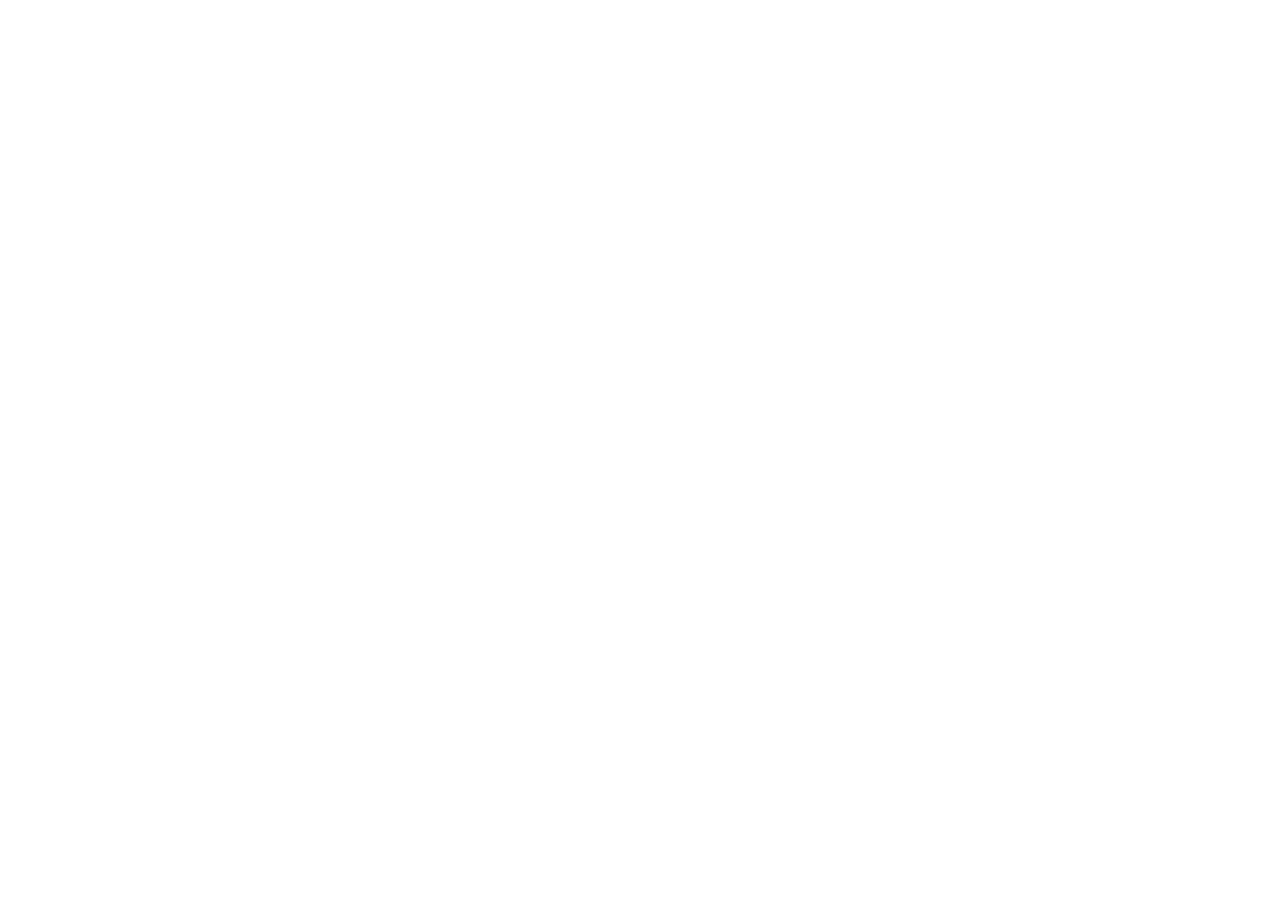
==== index.html @ e93f4334 "init commit" ====
<!DOCTYPE html>
<html lang="en">
<head>
    <meta charset="UTF-8">
    <meta name="viewport" content="width=device-width, initial-scale=1.0">
    <title>Document</title>
    <link rel="stylesheet" href="/styles/normalize.css">
</head>
<body>
    
</body>
</html>
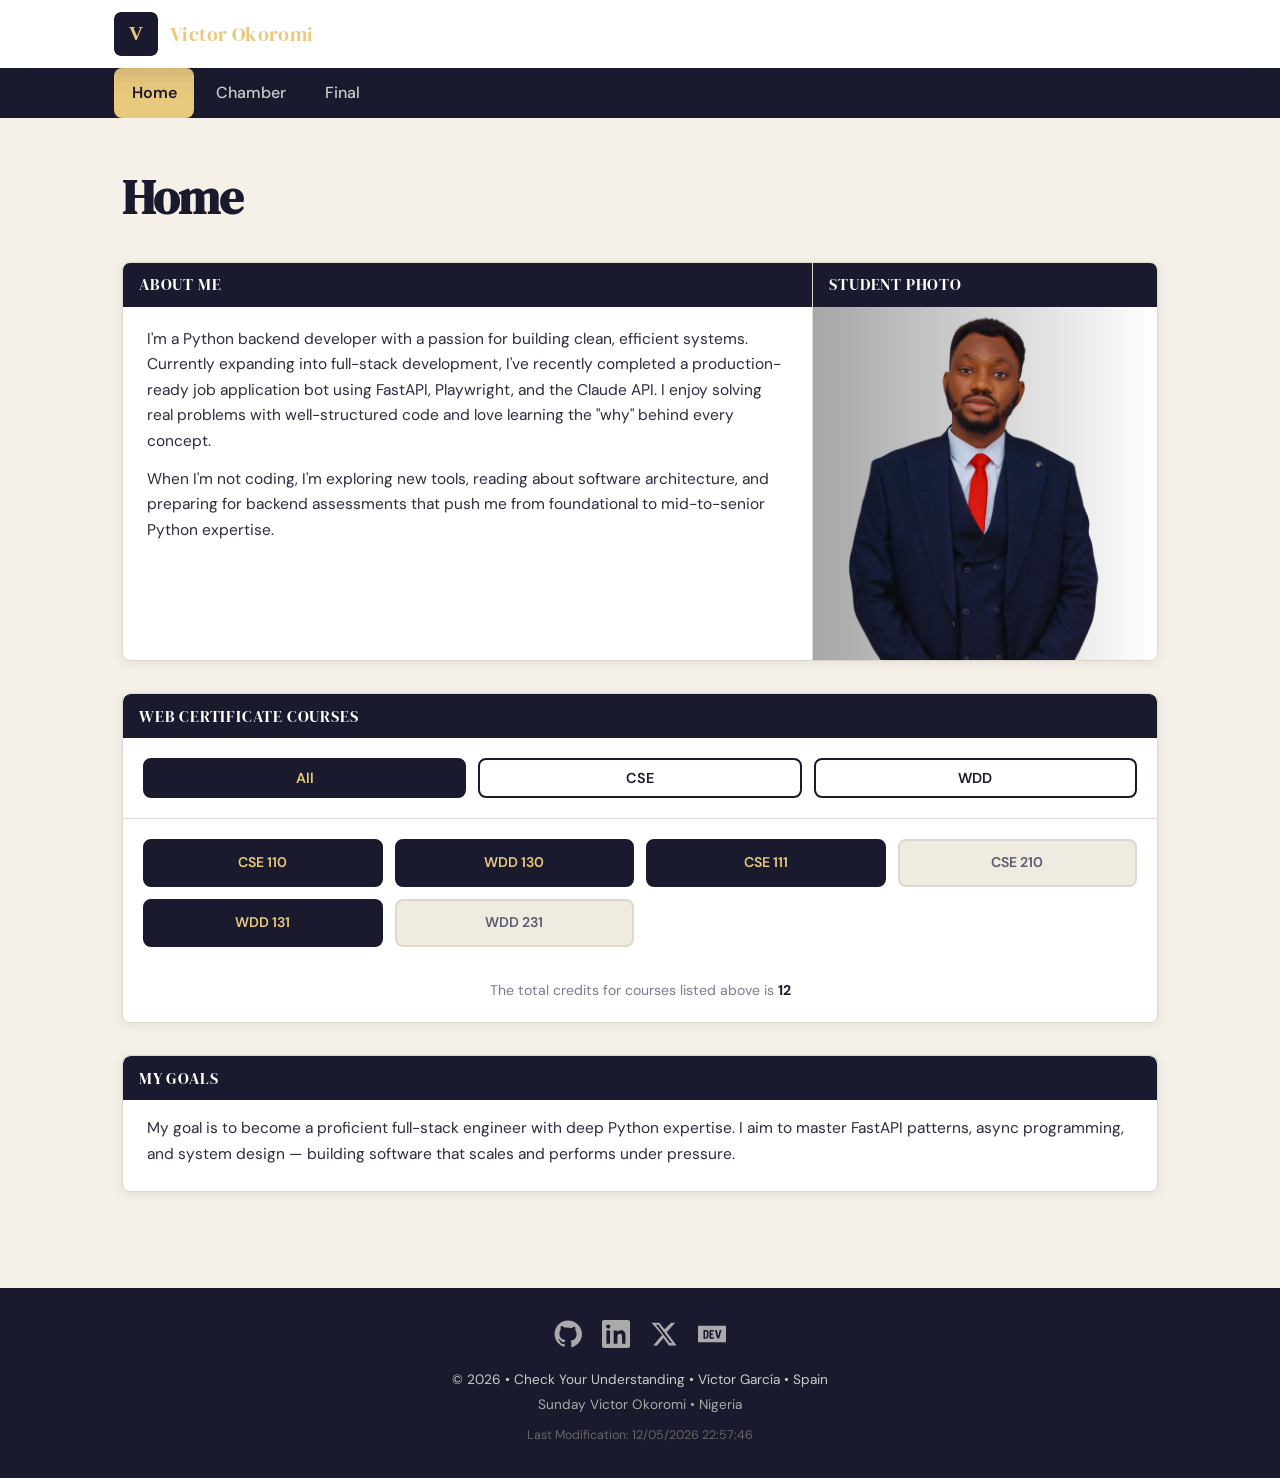
==== commit ddc5b9c9: "updated" ====
--- a/index.html
+++ b/index.html
@@ -1,12 +1,122 @@
 <!DOCTYPE html>
 <html lang="en">
 <head>
-    <meta charset="UTF-8">
-    <meta name="viewport" content="width=device-width, initial-scale=1.0">
-    <title>Document</title>
-    <link rel="stylesheet" href="/styles/normalize.css">
+  <meta charset="UTF-8" />
+  <meta name="viewport" content="width=device-width, initial-scale=1.0" />
+  <meta name="description" content="Victor Okoromi personal portfolio and Web Certificate coursework page." />
+  <meta name="author" content="Víctor" />
+  <title>Victor | Home</title>
+  <link rel="preconnect" href="https://fonts.googleapis.com" />
+  <link rel="preconnect" href="https://fonts.gstatic.com" crossorigin />
+  <link href="https://fonts.googleapis.com/css2?family=DM+Serif+Display:ital@0;1&family=DM+Sans:wght@300;400;500;600&display=swap" rel="stylesheet" />
+  <link rel="stylesheet" href="styles/styles.css" />
+  <script src="scripts/main.js" defer></script>
 </head>
 <body>
-    
+
+  <!-- ======= HEADER ======= -->
+  <header>
+    <div class="header-inner">
+      <div class="brand">
+        <img src="images/logo.svg" alt="Site logo" class="logo" width="44" height="44" />
+        <span class="site-name">Victor Okoromi</span>
+      </div>
+      <button class="hamburger" id="menuToggle" aria-label="Toggle navigation" aria-expanded="false">
+        <span></span><span></span><span></span>
+      </button>
+    </div>
+  </header>
+
+  <!-- ======= NAV ======= -->
+  <nav id="mainNav" aria-label="Main navigation">
+    <ul>
+      <li><a href="index.html" class="active">Home</a></li>
+      <li><a href="chamber/index.html">Chamber</a></li>
+      <li><a href="final/index.html">Final</a></li>
+    </ul>
+  </nav>
+
+  <!-- ======= MAIN ======= -->
+  <main>
+    <h1>Home</h1>
+
+    <!-- About Me -->
+    <section class="about-section">
+      <div class="about-text">
+        <h2>About Me</h2>
+        <p>
+          I'm a Python backend developer with a passion for building clean, efficient systems. Currently expanding into full-stack development, I've recently completed a production-ready job application bot using FastAPI, Playwright, and the Claude API. I enjoy solving real problems with well-structured code and love learning the "why" behind every concept.
+        </p>
+        <p>
+          When I'm not coding, I'm exploring new tools, reading about software architecture, and preparing for backend assessments that push me from foundational to mid-to-senior Python expertise.
+        </p>
+      </div>
+      <div class="about-photo">
+        <h2>Student Photo</h2>
+        <div class="photo-placeholder" aria-label="Student photo placeholder">
+         <img src="images/profile.webp" alt="Student Photo" />
+        </div>
+      </div>
+    </section>
+
+    <!-- Web Certificate Courses -->
+    <section class="courses-section">
+      <h2>Web Certificate Courses</h2>
+
+      <div class="filter-buttons">
+        <button class="filter-btn active" data-filter="all">All</button>
+        <button class="filter-btn" data-filter="CSE">CSE</button>
+        <button class="filter-btn" data-filter="WDD">WDD</button>
+      </div>
+
+      <div id="courseList" class="course-grid"></div>
+      <p class="credit-total">The total credits for courses listed above is <strong id="totalCredits">0</strong></p>
+    </section>
+
+    <!-- Future Courses -->
+    <section class="goals-section">
+      <h2>My Goals</h2>
+      <p>
+        My goal is to become a proficient full-stack engineer with deep Python expertise. I aim to master FastAPI patterns, async programming, and system design — building software that scales and performs under pressure.
+      </p>
+    </section>
+
+  </main>
+
+  <!-- ======= FOOTER ======= -->
+  <footer>
+    <div class="footer-social">
+      <a href="https://github.com/" target="_blank" rel="noopener noreferrer" aria-label="GitHub">
+        <svg xmlns="http://www.w3.org/2000/svg" viewBox="0 0 24 24" width="28" height="28" fill="currentColor">
+          <path d="M12 .5C5.649.5.5 5.649.5 12c0 5.085 3.292 9.388 7.863 10.907.575.107.785-.249.785-.553 0-.273-.01-.995-.015-1.953-3.2.696-3.876-1.542-3.876-1.542-.522-1.328-1.276-1.682-1.276-1.682-1.044-.714.079-.699.079-.699 1.154.081 1.762 1.185 1.762 1.185 1.025 1.756 2.69 1.249 3.347.955.104-.742.401-1.249.73-1.536-2.554-.29-5.237-1.277-5.237-5.682 0-1.255.449-2.28 1.184-3.084-.119-.29-.514-1.459.112-3.042 0 0 .964-.309 3.161 1.179A10.99 10.99 0 0 1 12 6.585c.977.004 1.96.132 2.878.387 2.195-1.488 3.157-1.179 3.157-1.179.628 1.583.233 2.752.114 3.042.737.804 1.183 1.829 1.183 3.084 0 4.415-2.687 5.389-5.248 5.673.413.355.78 1.056.78 2.129 0 1.537-.014 2.776-.014 3.154 0 .307.207.665.791.552C20.711 21.385 24 17.084 24 12 24 5.649 18.351.5 12 .5z"/>
+        </svg>
+      </a>
+      <a href="https://linkedin.com/" target="_blank" rel="noopener noreferrer" aria-label="LinkedIn">
+        <svg xmlns="http://www.w3.org/2000/svg" viewBox="0 0 24 24" width="28" height="28" fill="currentColor">
+          <path d="M20.447 20.452H17.21v-5.569c0-1.328-.025-3.037-1.85-3.037-1.851 0-2.134 1.445-2.134 2.939v5.667H9.99V9h3.114v1.561h.044c.434-.822 1.493-1.689 3.073-1.689 3.289 0 3.895 2.166 3.895 4.984v6.596zM5.337 7.433a1.807 1.807 0 1 1 0-3.614 1.807 1.807 0 0 1 0 3.614zm1.561 13.019H3.776V9h3.122v11.452zM22.225 0H1.771C.792 0 0 .774 0 1.729v20.542C0 23.226.792 24 1.771 24h20.451C23.2 24 24 23.226 24 22.271V1.729C24 .774 23.2 0 22.222 0h.003z"/>
+        </svg>
+      </a>
+      <a href="https://x.com/" target="_blank" rel="noopener noreferrer" aria-label="X (Twitter)">
+        <svg xmlns="http://www.w3.org/2000/svg" viewBox="0 0 24 24" width="28" height="28" fill="currentColor">
+          <path d="M18.244 2.25h3.308l-7.227 8.26 8.502 11.24H16.17l-4.714-6.231-5.401 6.231H2.742l7.738-8.878L1.254 2.25H8.08l4.253 5.622zm-1.161 17.52h1.833L7.084 4.126H5.117z"/>
+        </svg>
+      </a>
+      <a href="https://dev.to/" target="_blank" rel="noopener noreferrer" aria-label="Dev.to">
+        <svg xmlns="http://www.w3.org/2000/svg" viewBox="0 0 24 24" width="28" height="28" fill="currentColor">
+          <path d="M7.42 10.05c-.18-.16-.46-.23-.84-.23H6l.02 2.44.04 2.45.56-.02c.41 0 .63-.07.83-.26.24-.24.26-.36.26-2.2 0-1.91-.02-1.96-.29-2.18zM0 4.94v14.12h24V4.94H0zM8.56 15.3c-.44.58-1.06.77-2.53.77H4.71V8.53h1.4c1.67 0 2.16.18 2.6.9.27.43.29.6.32 2.57.05 2.23-.02 2.73-.47 3.3zm5.09-5.47h-2.47v1.77h1.52v1.28l-.72.04-.75.03v1.77l1.22.03 1.2.04v1.28h-1.6c-1.53 0-1.6-.01-1.87-.3l-.3-.28v-3.16c0-3.02.01-3.18.25-3.48.23-.31.25-.31 1.88-.31h1.64v1.29zm4.68 5.45c-.17.43-.64.79-1 .79-.18 0-.45-.15-.67-.39-.32-.32-.45-.63-.82-2.08l-.9-3.39-.45-1.67h.76c.4 0 .75.02.75.05 0 .06 1.16 4.54 1.26 4.83.04.15.32-.7.73-2.3l.66-2.52.74-.04c.4-.02.73 0 .73.04 0 .14-1.67 6.38-1.8 6.68z"/>
+        </svg>
+      </a>
+    </div>
+
+    <div class="footer-info">
+      <p id="copyright"></p>
+      <p>Sunday Victor Okoromi &bull; Nigeria</p>
+    </div>
+
+    <div class="footer-modified">
+      <p id="lastModified"></p>
+    </div>
+  </footer>
+
 </body>
 </html>
--- a/styles/styles.css
+++ b/styles/styles.css
@@ -0,0 +1,473 @@
+/* ========================================
+   CSS Root
+======================================== */
+:root {
+    --color-bg: #f5f0e8;
+    --color-surface: #ffffff;
+    --color-primary: #1a1a2e;
+    --color-accent: #e8c97e;
+    --color-accent-dark: #c9a84c;
+    --color-text: #2c2c3e;
+    --color-muted: #7a7a8c;
+    --color-border: #ddd8cc;
+    --color-completed: #1a1a2e;
+    --color-completed-text: #e8c97e;
+    --color-incomplete: #f0ebe0;
+    --color-incomplete-text: #5a5a6e;
+
+    --font-display: 'DM Serif Display', Georgia, serif;
+    --font-body: 'DM Sans', system-ui, sans-serif;
+
+    --radius: 8px;
+    --shadow: 0 2px 12px rgba(26, 26, 46, 0.08);
+    --shadow-strong: 0 4px 24px rgba(26, 26, 46, 0.15);
+    --transition: 0.2s ease;
+
+    --max-width: 1100px;
+    --gap: 1.5rem;
+}
+
+/* ========================================
+   Reset & Base
+======================================== */
+*,
+*::before,
+*::after {
+    box-sizing: border-box;
+    margin: 0;
+    padding: 0;
+}
+
+html {
+    scroll-behavior: smooth;
+}
+
+body {
+    font-family: var(--font-body);
+    background-color: var(--color-bg);
+    color: var(--color-text);
+    font-size: 1rem;
+    line-height: 1.65;
+    min-height: 100vh;
+    display: flex;
+    flex-direction: column;
+}
+
+img,
+svg {
+    display: block;
+    max-width: 100%;
+}
+
+a {
+    color: inherit;
+    text-decoration: none;
+}
+
+ul {
+    list-style: none;
+}
+
+/* ========================================
+   HEADER
+======================================== */
+header {
+    background-color: var(--color-surface);
+    color: #fff;
+    position: sticky;
+    top: 0;
+    z-index: 100;
+    box-shadow: var(--shadow-strong);
+}
+
+.header-inner {
+    max-width: var(--max-width);
+    margin: 0 auto;
+    padding: 0.75rem 1.5rem;
+    display: flex;
+    align-items: center;
+    justify-content: space-between;
+}
+
+.brand {
+    display: flex;
+    align-items: center;
+    gap: 0.75rem;
+}
+
+.logo {
+    border-radius: 6px;
+    flex-shrink: 0;
+}
+
+.site-name {
+    font-family: var(--font-display);
+    font-size: 1.25rem;
+    color: var(--color-accent);
+    letter-spacing: 0.02em;
+}
+
+/* Hamburger */
+.hamburger {
+    display: flex;
+    flex-direction: column;
+    gap: 5px;
+    background: none;
+    border: 2px solid var(--color-accent);
+    border-radius: var(--radius);
+    padding: 7px 9px;
+    cursor: pointer;
+    transition: background var(--transition);
+}
+
+.hamburger span {
+    display: block;
+    width: 22px;
+    height: 2px;
+    background: var(--color-accent);
+    border-radius: 2px;
+    transition: transform var(--transition), opacity var(--transition);
+}
+
+.hamburger:hover {
+    background: rgba(232, 201, 126, 0.15);
+}
+
+/* Hamburger open state */
+.hamburger.open span:nth-child(1) {
+    transform: translateY(7px) rotate(45deg);
+}
+
+.hamburger.open span:nth-child(2) {
+    opacity: 0;
+}
+
+.hamburger.open span:nth-child(3) {
+    transform: translateY(-7px) rotate(-45deg);
+}
+
+/* ========================================
+   NAV
+======================================== */
+nav {
+    background-color: var(--color-primary);
+    overflow: hidden;
+    max-height: 0;
+    transition: max-height 0.35s ease;
+}
+
+nav.open {
+    max-height: 300px;
+}
+
+nav ul {
+    max-width: var(--max-width);
+    margin: 0 auto;
+    padding: 0 1.5rem 0.75rem;
+    display: flex;
+    flex-direction: column;
+    gap: 0.25rem;
+}
+
+nav ul li a {
+    display: block;
+    padding: 0.6rem 1rem;
+    color: #ccc;
+    font-weight: 500;
+    border-radius: var(--radius);
+    transition: background var(--transition), color var(--transition);
+}
+
+nav ul li a:hover {
+    background: rgba(232, 201, 126, 0.15);
+    color: var(--color-accent);
+}
+
+nav ul li a.active {
+    background: var(--color-accent);
+    color: var(--color-primary);
+    font-weight: 600;
+}
+
+/* ========================================
+   MAIN
+======================================== */
+main {
+    flex: 1;
+    max-width: var(--max-width);
+    width: 100%;
+    margin: 0 auto;
+    padding: 2rem 1.25rem 3rem;
+}
+
+h1 {
+    font-family: var(--font-display);
+    font-size: clamp(2rem, 5vw, 3rem);
+    color: var(--color-primary);
+    margin-bottom: 1.5rem;
+    letter-spacing: -0.02em;
+}
+
+h2 {
+    font-family: var(--font-display);
+    font-size: 1rem;
+    font-weight: 400;
+    letter-spacing: 0.05em;
+    text-transform: uppercase;
+    color: #fff;
+    background: var(--color-primary);
+    padding: 0.55rem 1rem;
+    border-radius: var(--radius) var(--radius) 0 0;
+}
+
+section {
+    background: var(--color-surface);
+    border-radius: var(--radius);
+    box-shadow: var(--shadow);
+    margin-bottom: 2rem;
+    overflow: hidden;
+    border: 1px solid var(--color-border);
+}
+
+/* ========================================
+   ABOUT SECTION
+======================================== */
+.about-section {
+    display: grid;
+    grid-template-columns: 1fr;
+}
+
+.about-text {
+    padding: 1.5rem;
+}
+
+.about-text h2 {
+    margin: -1.5rem -1.5rem 1.25rem;
+    border-radius: 0;
+}
+
+.about-text p {
+    color: var(--color-text);
+    margin-bottom: 0.75rem;
+    font-size: 0.97rem;
+}
+
+.about-text p:last-child {
+    margin-bottom: 0;
+}
+
+.about-photo {
+    border-top: 1px solid var(--color-border);
+}
+
+.about-photo h2 {
+    border-radius: 0;
+}
+
+.photo-placeholder {
+    display: flex;
+    align-items: center;
+    justify-content: center;
+    min-height: 220px;
+    background: var(--color-bg);
+    color: var(--color-muted);
+}
+
+/* ========================================
+   COURSES SECTION
+======================================== */
+.courses-section .inner {
+    padding: 1.25rem;
+}
+
+.filter-buttons {
+    display: flex;
+    gap: 0.75rem;
+    flex-wrap: wrap;
+    padding: 1.25rem;
+    border-bottom: 1px solid var(--color-border);
+}
+
+.filter-btn {
+    flex: 1;
+    min-width: 80px;
+    padding: 0.55rem 1rem;
+    font-family: var(--font-body);
+    font-size: 0.9rem;
+    font-weight: 600;
+    border: 2px solid var(--color-primary);
+    border-radius: var(--radius);
+    background: transparent;
+    color: var(--color-primary);
+    cursor: pointer;
+    transition: background var(--transition), color var(--transition);
+}
+
+.filter-btn:hover {
+    background: var(--color-primary);
+    color: var(--color-accent);
+}
+
+.filter-btn.active {
+    background: var(--color-primary);
+    color: var(--color-accent);
+}
+
+.course-grid {
+    display: grid;
+    grid-template-columns: repeat(auto-fill, minmax(180px, 1fr));
+    gap: 0.75rem;
+    padding: 1.25rem;
+}
+
+.course-card {
+    padding: 0.65rem 1rem;
+    border-radius: var(--radius);
+    font-size: 0.88rem;
+    font-weight: 600;
+    text-align: center;
+    border: 2px solid transparent;
+    transition: transform var(--transition), box-shadow var(--transition);
+}
+
+.course-card:hover {
+    transform: translateY(-2px);
+    box-shadow: var(--shadow);
+}
+
+.course-card.completed {
+    background: var(--color-completed);
+    color: var(--color-completed-text);
+    border-color: var(--color-completed);
+}
+
+.course-card.incomplete {
+    background: var(--color-incomplete);
+    color: var(--color-incomplete-text);
+    border-color: var(--color-border);
+}
+
+.credit-total {
+    padding: 0.75rem 1.25rem 1.25rem;
+    font-size: 0.88rem;
+    color: var(--color-muted);
+    text-align: center;
+}
+
+.credit-total strong {
+    color: var(--color-primary);
+}
+
+/* ========================================
+   GOALS SECTION
+======================================== */
+.goals-section {
+    padding: 0 0 1.5rem;
+}
+
+.goals-section h2 {
+    border-radius: var(--radius) var(--radius) 0 0;
+    margin-bottom: 1rem;
+}
+
+.goals-section p {
+    padding: 0 1.5rem;
+    font-size: 0.97rem;
+    color: var(--color-text);
+}
+
+/* ========================================
+   FOOTER
+======================================== */
+footer {
+    background: var(--color-primary);
+    color: #aaa;
+    padding: 2rem 1.5rem;
+    text-align: center;
+    margin-top: auto;
+}
+
+.footer-social {
+    display: flex;
+    justify-content: center;
+    gap: 1.25rem;
+    margin-bottom: 1.25rem;
+}
+
+.footer-social a {
+    color: #aaa;
+    transition: color var(--transition), transform var(--transition);
+    display: flex;
+}
+
+.footer-social a:hover {
+    color: var(--color-accent);
+    transform: translateY(-3px);
+}
+
+.footer-info {
+    font-size: 0.85rem;
+    line-height: 1.8;
+    margin-bottom: 0.5rem;
+}
+
+.footer-info p:first-child {
+    color: #ccc;
+}
+
+.footer-modified {
+    font-size: 0.78rem;
+    color: #666;
+}
+
+/* ========================================
+   LARGE SCREENS (≥ 700px)
+======================================== */
+@media (min-width: 700px) {
+
+    /* Show nav inline */
+    nav {
+        max-height: none !important;
+        overflow: visible;
+    }
+
+    nav ul {
+        flex-direction: row;
+        align-items: center;
+        padding: 0 1.5rem;
+        gap: 0.25rem;
+    }
+
+    nav ul li a {
+        padding: 0.75rem 1.1rem;
+    }
+
+    /* Hide hamburger */
+    .hamburger {
+        display: none;
+    }
+
+    /* About layout: side by side */
+    .about-section {
+        grid-template-columns: 2fr 1fr;
+    }
+
+    .about-photo {
+        border-top: none;
+        border-left: 1px solid var(--color-border);
+    }
+
+    .about-photo h2 {
+        border-radius: 0;
+    }
+}
+
+@media (min-width: 1000px) {
+    main {
+        padding: 2.5rem 2rem 4rem;
+    }
+
+    .course-grid {
+        grid-template-columns: repeat(auto-fill, minmax(200px, 1fr));
+    }
+}
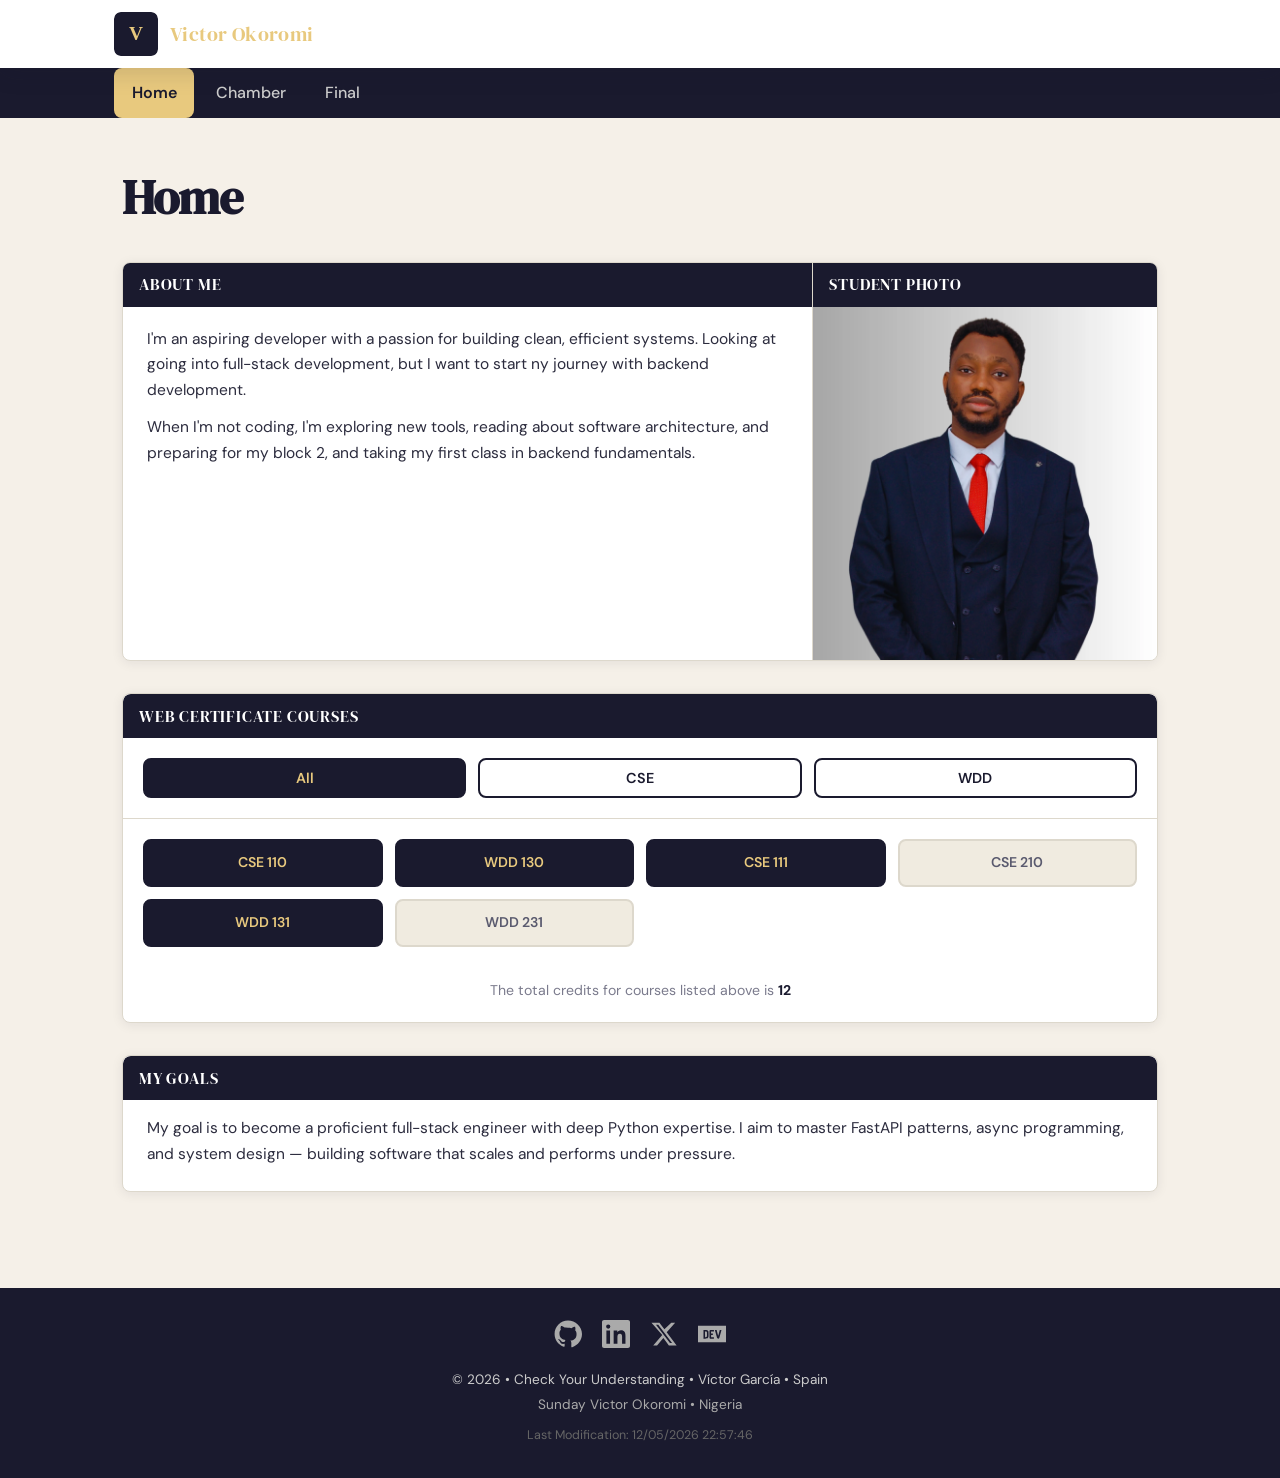
==== commit 6d64fc6e: "updated" ====
--- a/index.html
+++ b/index.html
@@ -45,10 +45,9 @@
       <div class="about-text">
         <h2>About Me</h2>
         <p>
-          I'm a Python backend developer with a passion for building clean, efficient systems. Currently expanding into full-stack development, I've recently completed a production-ready job application bot using FastAPI, Playwright, and the Claude API. I enjoy solving real problems with well-structured code and love learning the "why" behind every concept.
-        </p>
+          I'm an aspiring developer with a passion for building clean, efficient systems. Looking at going into full-stack development, but I want to start ny journey with backend development.
         <p>
-          When I'm not coding, I'm exploring new tools, reading about software architecture, and preparing for backend assessments that push me from foundational to mid-to-senior Python expertise.
+          When I'm not coding, I'm exploring new tools, reading about software architecture, and preparing for my block 2, and taking my first class in backend fundamentals.
         </p>
       </div>
       <div class="about-photo">
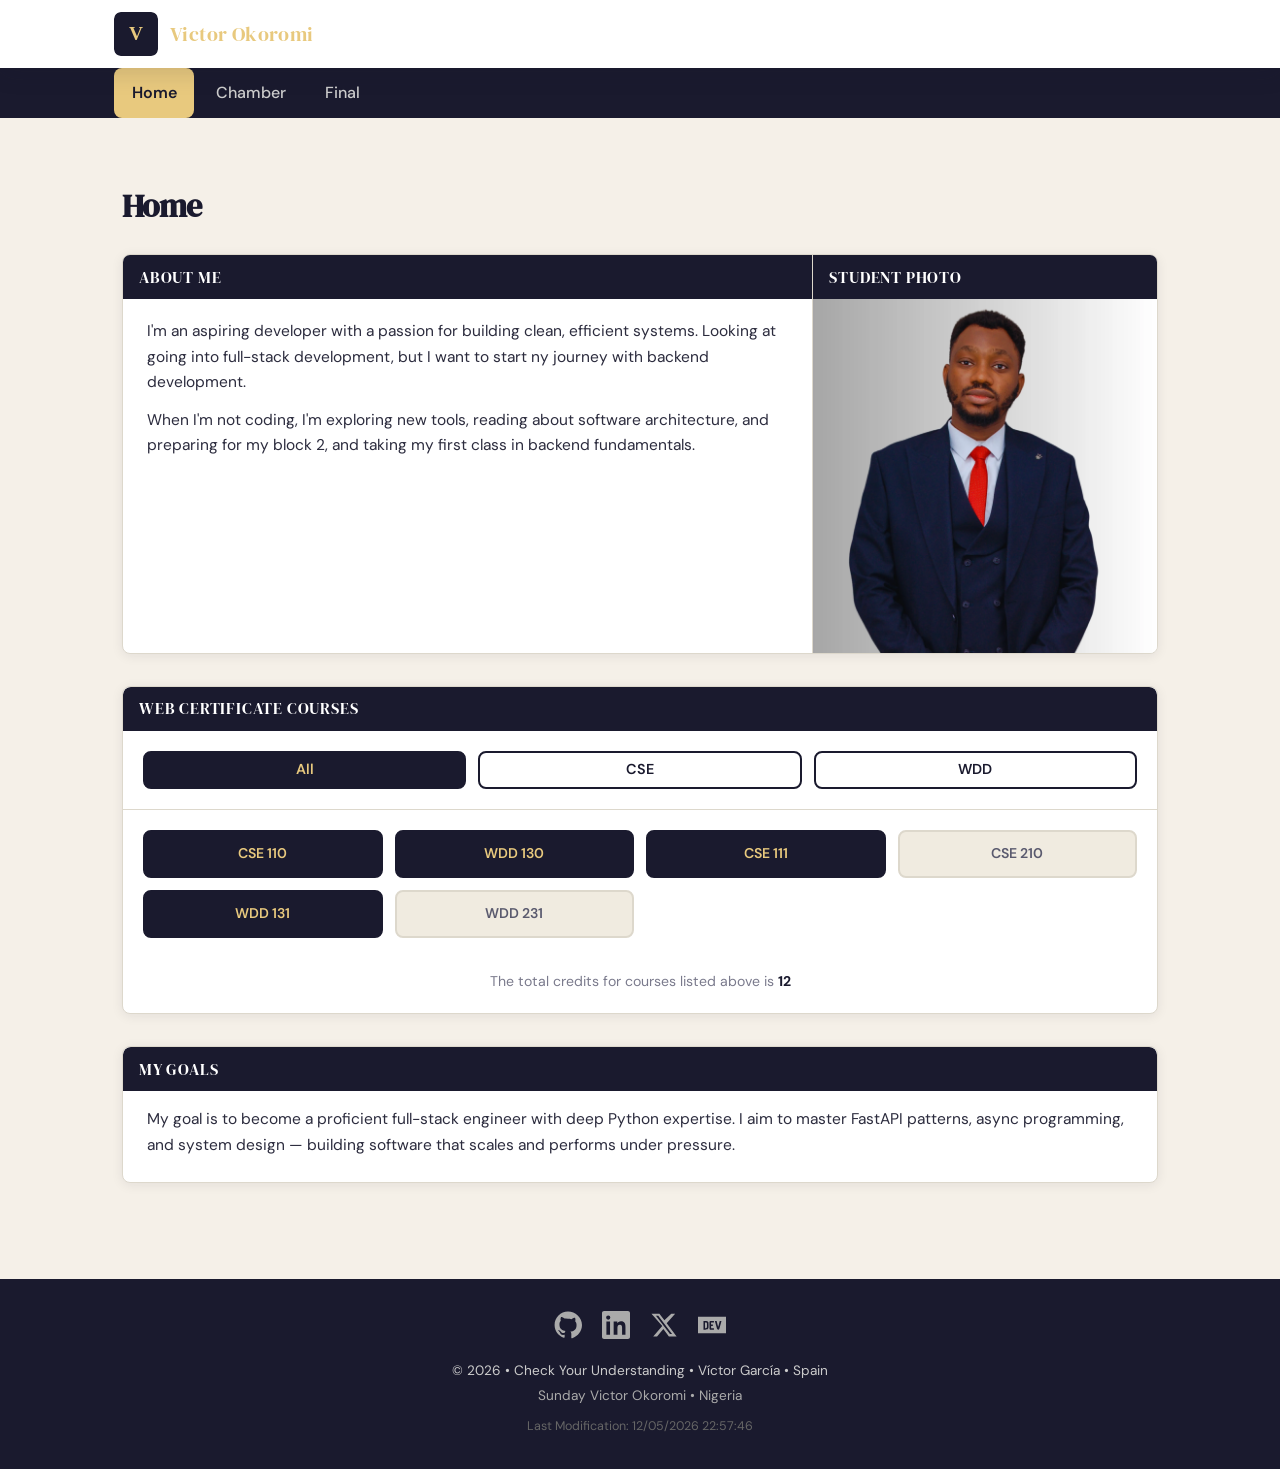
==== commit c0776374: "fix AA color issue2" ====
--- a/index.html
+++ b/index.html
@@ -4,12 +4,13 @@
   <meta charset="UTF-8" />
   <meta name="viewport" content="width=device-width, initial-scale=1.0" />
   <meta name="description" content="Victor Okoromi personal portfolio and Web Certificate coursework page." />
-  <meta name="author" content="Víctor" />
+  <meta name="author" content="Sunday Víctor Okoromi" />
   <title>Victor | Home</title>
   <link rel="preconnect" href="https://fonts.googleapis.com" />
   <link rel="preconnect" href="https://fonts.gstatic.com" crossorigin />
   <link href="https://fonts.googleapis.com/css2?family=DM+Serif+Display:ital@0;1&family=DM+Sans:wght@300;400;500;600&display=swap" rel="stylesheet" />
   <link rel="stylesheet" href="styles/styles.css" />
+  <link rel="stylesheet" href="styles/normalize.css" />
   <script src="scripts/main.js" defer></script>
 </head>
 <body>
@@ -52,7 +53,7 @@
       </div>
       <div class="about-photo">
         <h2>Student Photo</h2>
-        <div class="photo-placeholder" aria-label="Student photo placeholder">
+        <div class="photo-placeholder">
          <img src="images/profile.webp" alt="Student Photo" />
         </div>
       </div>
